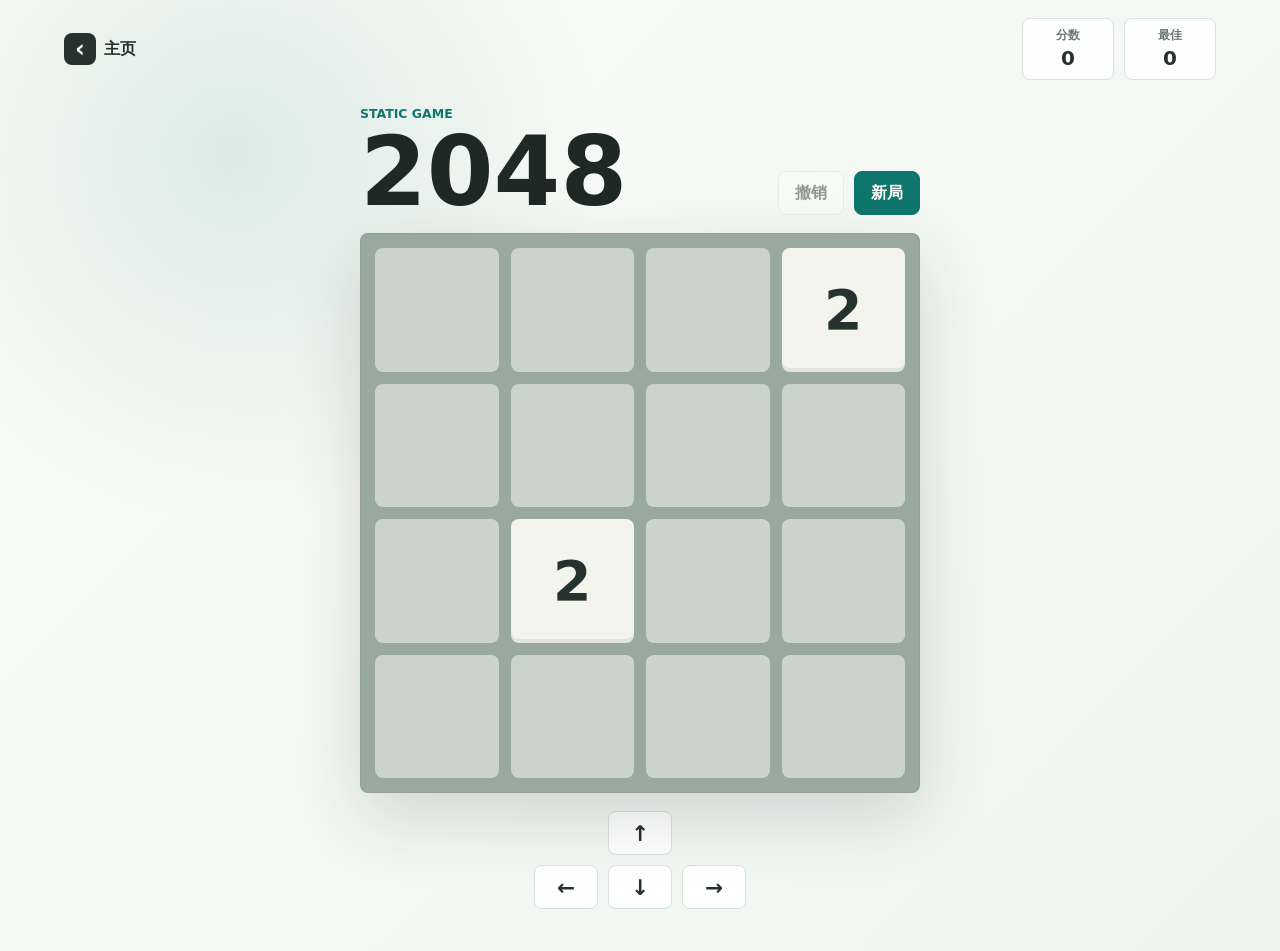
==== apps/2048/index.html @ 44ac6011 "feat: add 2048 game and update homepage as app portal" ====
<!DOCTYPE html>
<html lang="zh-CN">
  <head>
    <meta charset="utf-8" />
    <meta name="viewport" content="width=device-width, initial-scale=1" />
    <meta name="description" content="一个可直接游玩的静态版 2048 游戏。" />
    <title>2048 | Jerry</title>
    <link rel="stylesheet" href="style.css" />
  </head>
  <body>
    <header class="app-header">
      <a class="home-link" href="../../index.html" aria-label="返回主页">
        <span aria-hidden="true">‹</span>
        <span>主页</span>
      </a>
      <div class="score-row" aria-label="游戏分数">
        <div class="score-box">
          <span>分数</span>
          <strong id="score">0</strong>
        </div>
        <div class="score-box">
          <span>最佳</span>
          <strong id="bestScore">0</strong>
        </div>
      </div>
    </header>

    <main class="game-shell">
      <section class="game-panel" aria-label="2048 游戏">
        <div class="game-top">
          <div>
            <p class="eyebrow">Static Game</p>
            <h1>2048</h1>
          </div>
          <div class="action-row">
            <button class="ghost-button" id="undoButton" type="button">撤销</button>
            <button class="solid-button" id="newGameButton" type="button">新局</button>
          </div>
        </div>

        <div class="board-shell">
          <div class="board" id="board" aria-live="polite"></div>
          <div class="game-message" id="gameMessage" hidden>
            <strong id="messageTitle">游戏结束</strong>
            <button class="solid-button" id="messageButton" type="button">
              再来一局
            </button>
          </div>
        </div>

        <div class="direction-pad" aria-label="方向控制">
          <button type="button" data-direction="up" aria-label="向上移动">↑</button>
          <button type="button" data-direction="left" aria-label="向左移动">←</button>
          <button type="button" data-direction="down" aria-label="向下移动">↓</button>
          <button type="button" data-direction="right" aria-label="向右移动">→</button>
        </div>
      </section>
    </main>

    <script src="game.js"></script>
  </body>
</html>
---- apps/2048/style.css ----
:root {
  color-scheme: light;
  --ink: #1e2824;
  --muted: #6b776f;
  --paper: #f8faf5;
  --panel: #ffffff;
  --line: #d9e2db;
  --board: #9aa99f;
  --cell: #d8e1d9;
  --teal: #0f766e;
  --coral: #d85c4a;
  --gold: #c79b36;
  --charcoal: #26322e;
  --shadow: 0 24px 70px rgba(30, 40, 36, 0.16);
  font-family: Inter, ui-sans-serif, system-ui, -apple-system, BlinkMacSystemFont,
    "Segoe UI", sans-serif;
}

* {
  box-sizing: border-box;
}

body {
  min-height: 100svh;
  margin: 0;
  color: var(--ink);
  background:
    radial-gradient(circle at 18% 16%, rgba(15, 118, 110, 0.12), transparent 28%),
    linear-gradient(135deg, #fbfcf8 0%, #eef5f1 100%);
}

button,
a {
  font: inherit;
}

button {
  cursor: pointer;
}

.app-header {
  display: flex;
  align-items: center;
  justify-content: space-between;
  gap: 16px;
  padding: 18px clamp(18px, 5vw, 64px);
}

.home-link {
  display: inline-flex;
  align-items: center;
  gap: 8px;
  min-height: 42px;
  color: var(--charcoal);
  font-weight: 800;
  text-decoration: none;
}

.home-link span:first-child {
  display: grid;
  place-items: center;
  width: 32px;
  height: 32px;
  color: #fff;
  background: var(--charcoal);
  border-radius: 8px;
  font-size: 1.5rem;
  line-height: 1;
}

.score-row {
  display: flex;
  gap: 10px;
}

.score-box {
  min-width: 92px;
  padding: 9px 12px;
  text-align: center;
  background: rgba(255, 255, 255, 0.82);
  border: 1px solid var(--line);
  border-radius: 8px;
}

.score-box span {
  display: block;
  color: var(--muted);
  font-size: 0.74rem;
  font-weight: 800;
}

.score-box strong {
  display: block;
  margin-top: 2px;
  color: var(--charcoal);
  font-size: 1.25rem;
}

.game-shell {
  display: grid;
  place-items: center;
  min-height: calc(100svh - 82px);
  padding: 8px clamp(14px, 4vw, 44px) 42px;
}

.game-panel {
  width: min(100%, 560px);
}

.game-top {
  display: flex;
  align-items: flex-end;
  justify-content: space-between;
  gap: 18px;
  margin-bottom: 18px;
}

.eyebrow {
  margin: 0 0 8px;
  color: var(--teal);
  font-size: 0.78rem;
  font-weight: 850;
  letter-spacing: 0;
  text-transform: uppercase;
}

h1 {
  margin: 0;
  font-size: 6rem;
  line-height: 0.9;
}

.action-row {
  display: flex;
  flex-wrap: wrap;
  justify-content: flex-end;
  gap: 10px;
}

.ghost-button,
.solid-button,
.direction-pad button {
  min-height: 44px;
  border-radius: 8px;
  font-weight: 850;
  transition: transform 150ms ease, background 150ms ease, color 150ms ease;
}

.ghost-button,
.solid-button {
  padding: 0 16px;
  border: 1px solid var(--line);
}

.ghost-button {
  color: var(--charcoal);
  background: rgba(255, 255, 255, 0.82);
}

.solid-button {
  color: #fff;
  background: var(--teal);
  border-color: var(--teal);
}

.ghost-button:hover,
.solid-button:hover,
.direction-pad button:hover {
  transform: translateY(-2px);
}

.board-shell {
  position: relative;
  padding: clamp(10px, 2.6vw, 14px);
  background: var(--board);
  border: 1px solid rgba(38, 50, 46, 0.08);
  border-radius: 8px;
  box-shadow: var(--shadow);
}

.board {
  display: grid;
  grid-template-columns: repeat(4, 1fr);
  gap: clamp(8px, 2.2vw, 12px);
  aspect-ratio: 1;
  touch-action: none;
  user-select: none;
}

.cell,
.tile {
  display: grid;
  place-items: center;
  border-radius: 8px;
  aspect-ratio: 1;
}

.cell {
  background: rgba(216, 225, 217, 0.78);
}

.tile {
  color: var(--charcoal);
  font-size: 3.45rem;
  font-weight: 900;
  line-height: 1;
  box-shadow: inset 0 -4px 0 rgba(30, 40, 36, 0.08);
}

.tile[data-value="2"] {
  background: #f3f5ec;
}

.tile[data-value="4"] {
  background: #e8f1e5;
}

.tile[data-value="8"] {
  color: #fff;
  background: #df8a62;
}

.tile[data-value="16"] {
  color: #fff;
  background: var(--coral);
}

.tile[data-value="32"] {
  color: #fff;
  background: #bd4b55;
}

.tile[data-value="64"] {
  color: #fff;
  background: #9c3f53;
}

.tile[data-value="128"] {
  color: #fff;
  background: var(--gold);
  font-size: 2.85rem;
}

.tile[data-value="256"] {
  color: #fff;
  background: #b48129;
  font-size: 2.85rem;
}

.tile[data-value="512"] {
  color: #fff;
  background: #8a7131;
  font-size: 2.85rem;
}

.tile[data-value="1024"],
.tile[data-value="2048"] {
  color: #fff;
  background: var(--teal);
  font-size: 2.25rem;
}

.tile[data-value="4096"],
.tile[data-value="8192"] {
  color: #fff;
  background: var(--charcoal);
  font-size: 2.25rem;
}

.game-message {
  position: absolute;
  inset: clamp(10px, 2.6vw, 14px);
  display: grid;
  place-items: center;
  align-content: center;
  gap: 18px;
  background: rgba(248, 250, 245, 0.88);
  border-radius: 8px;
  backdrop-filter: blur(6px);
}

.game-message[hidden] {
  display: none;
}

.game-message strong {
  font-size: 3.6rem;
}

button:disabled {
  cursor: not-allowed;
  opacity: 0.48;
  transform: none;
}

.direction-pad {
  display: grid;
  grid-template-columns: repeat(3, 64px);
  justify-content: center;
  gap: 10px;
  margin-top: 18px;
}

.direction-pad button {
  width: 64px;
  padding: 0;
  color: var(--charcoal);
  background: var(--panel);
  border: 1px solid var(--line);
  font-size: 1.35rem;
}

.direction-pad button[data-direction="up"] {
  grid-column: 2;
}

.direction-pad button[data-direction="left"] {
  grid-column: 1;
}

.direction-pad button[data-direction="down"] {
  grid-column: 2;
}

.direction-pad button[data-direction="right"] {
  grid-column: 3;
  grid-row: 2;
}

@media (max-width: 560px) {
  .app-header {
    align-items: stretch;
    flex-direction: column;
    padding-top: 14px;
  }

  .score-row {
    width: 100%;
  }

  .score-box {
    flex: 1;
  }

  .game-shell {
    place-items: start center;
    padding-bottom: 26px;
  }

  .game-top {
    align-items: flex-start;
    flex-direction: column;
  }

  h1 {
    font-size: 4.4rem;
  }

  .tile {
    font-size: 2.35rem;
  }

  .tile[data-value="128"],
  .tile[data-value="256"],
  .tile[data-value="512"] {
    font-size: 2rem;
  }

  .tile[data-value="1024"],
  .tile[data-value="2048"],
  .tile[data-value="4096"],
  .tile[data-value="8192"] {
    font-size: 1.55rem;
  }

  .game-message strong {
    font-size: 2.45rem;
  }

  .action-row {
    width: 100%;
  }

  .ghost-button,
  .solid-button {
    flex: 1;
  }
}
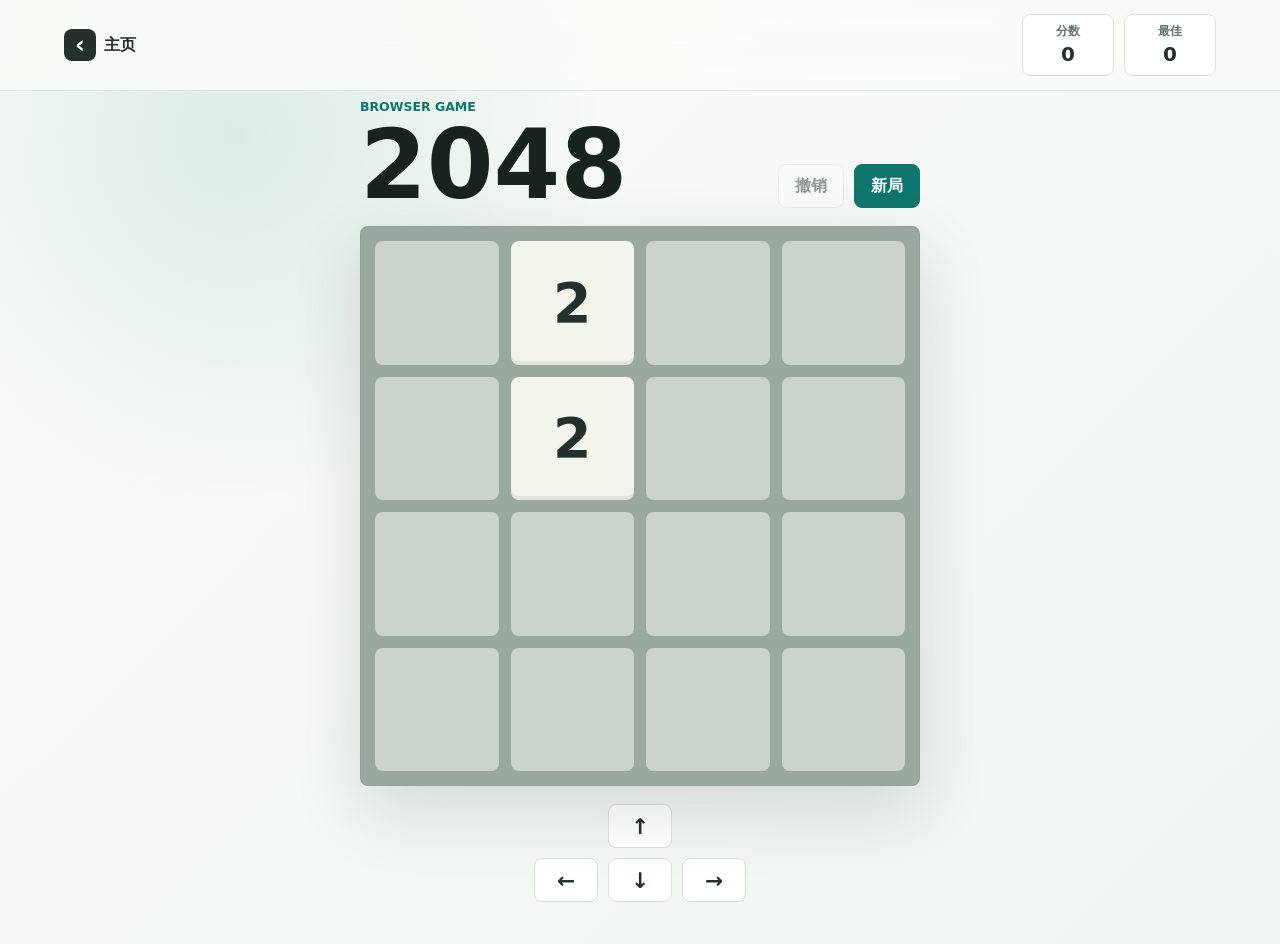
==== commit cb85e2d6: "fix(apps): polish game/secret apps and fix review findings Review of the pending changes found a cri" ====
--- a/apps/2048/index.html
+++ b/apps/2048/index.html
@@ -1,4 +1,4 @@
-<!DOCTYPE html>
+<!doctype html>
 <html lang="zh-CN">
   <head>
     <meta charset="utf-8" />
@@ -13,12 +13,12 @@
         <span aria-hidden="true">‹</span>
         <span>主页</span>
       </a>
-      <div class="score-row" aria-label="游戏分数">
-        <div class="score-box">
+      <div class="status-row" aria-label="游戏分数">
+        <div class="status-box">
           <span>分数</span>
           <strong id="score">0</strong>
         </div>
-        <div class="score-box">
+        <div class="status-box">
           <span>最佳</span>
           <strong id="bestScore">0</strong>
         </div>
@@ -29,18 +29,35 @@
       <section class="game-panel" aria-label="2048 游戏">
         <div class="game-top">
           <div>
-            <p class="eyebrow">Static Game</p>
+            <p class="eyebrow">Browser Game</p>
             <h1>2048</h1>
           </div>
-          <div class="action-row">
-            <button class="ghost-button" id="undoButton" type="button">撤销</button>
-            <button class="solid-button" id="newGameButton" type="button">新局</button>
+          <div class="top-actions">
+            <button class="ghost-button" id="undoButton" type="button">
+              撤销
+            </button>
+            <button class="solid-button" id="newGameButton" type="button">
+              新局
+            </button>
           </div>
         </div>
 
         <div class="board-shell">
-          <div class="board" id="board" aria-live="polite"></div>
-          <div class="game-message" id="gameMessage" hidden>
+          <div
+            class="board"
+            id="board"
+            role="grid"
+            aria-label="2048 棋盘"
+            tabindex="0"
+          ></div>
+          <div
+            class="game-message"
+            id="gameMessage"
+            role="status"
+            aria-live="assertive"
+            aria-atomic="true"
+            hidden
+          >
             <strong id="messageTitle">游戏结束</strong>
             <button class="solid-button" id="messageButton" type="button">
               再来一局
@@ -49,10 +66,18 @@
         </div>
 
         <div class="direction-pad" aria-label="方向控制">
-          <button type="button" data-direction="up" aria-label="向上移动">↑</button>
-          <button type="button" data-direction="left" aria-label="向左移动">←</button>
-          <button type="button" data-direction="down" aria-label="向下移动">↓</button>
-          <button type="button" data-direction="right" aria-label="向右移动">→</button>
+          <button type="button" data-direction="up" aria-label="向上移动">
+            ↑
+          </button>
+          <button type="button" data-direction="left" aria-label="向左移动">
+            ←
+          </button>
+          <button type="button" data-direction="down" aria-label="向下移动">
+            ↓
+          </button>
+          <button type="button" data-direction="right" aria-label="向右移动">
+            →
+          </button>
         </div>
       </section>
     </main>
--- a/apps/2048/style.css
+++ b/apps/2048/style.css
@@ -1,18 +1,24 @@
 :root {
   color-scheme: light;
-  --ink: #1e2824;
-  --muted: #6b776f;
-  --paper: #f8faf5;
+  --ink: #18221f;
+  --muted: #60706b;
+  --paper: #fbfcf8;
+  --wash: #eef5f2;
   --panel: #ffffff;
-  --line: #d9e2db;
+  --panel-glass: rgba(255, 255, 255, 0.84);
+  --line: #d8e0dc;
+  --teal: #0f766e;
+  --coral: #b7463b;
+  --gold: #c39b37;
+  --charcoal: #24302d;
+  --shadow: 0 24px 70px rgba(24, 34, 31, 0.14);
+  --header-height: 72px;
+  --content-max: 1200px;
+  --page-x: clamp(18px, 5vw, 72px);
   --board: #9aa99f;
   --cell: #d8e1d9;
-  --teal: #0f766e;
-  --coral: #d85c4a;
-  --gold: #c79b36;
-  --charcoal: #26322e;
-  --shadow: 0 24px 70px rgba(30, 40, 36, 0.16);
-  font-family: Inter, ui-sans-serif, system-ui, -apple-system, BlinkMacSystemFont,
+  font-family:
+    Inter, ui-sans-serif, system-ui, -apple-system, BlinkMacSystemFont,
     "Segoe UI", sans-serif;
 }
 
@@ -25,7 +31,11 @@
   margin: 0;
   color: var(--ink);
   background:
-    radial-gradient(circle at 18% 16%, rgba(15, 118, 110, 0.12), transparent 28%),
+    radial-gradient(
+      circle at 18% 14%,
+      rgba(15, 118, 110, 0.12),
+      transparent 28%
+    ),
     linear-gradient(135deg, #fbfcf8 0%, #eef5f1 100%);
 }
 
@@ -36,6 +46,13 @@
 
 button {
   cursor: pointer;
+}
+
+button:focus-visible,
+a:focus-visible,
+.board:focus-visible {
+  outline: 3px solid var(--gold);
+  outline-offset: 3px;
 }
 
 .app-header {
@@ -43,7 +60,11 @@
   align-items: center;
   justify-content: space-between;
   gap: 16px;
-  padding: 18px clamp(18px, 5vw, 64px);
+  min-height: var(--header-height);
+  padding: 14px max(var(--page-x), calc((100vw - var(--content-max)) / 2));
+  background: rgba(251, 252, 248, 0.86);
+  border-bottom: 1px solid rgba(216, 224, 220, 0.7);
+  backdrop-filter: blur(18px);
 }
 
 .home-link {
@@ -68,28 +89,28 @@
   line-height: 1;
 }
 
-.score-row {
+.status-row {
   display: flex;
   gap: 10px;
 }
 
-.score-box {
+.status-box {
   min-width: 92px;
   padding: 9px 12px;
   text-align: center;
-  background: rgba(255, 255, 255, 0.82);
+  background: var(--panel-glass);
   border: 1px solid var(--line);
   border-radius: 8px;
 }
 
-.score-box span {
+.status-box span {
   display: block;
   color: var(--muted);
   font-size: 0.74rem;
   font-weight: 800;
 }
 
-.score-box strong {
+.status-box strong {
   display: block;
   margin-top: 2px;
   color: var(--charcoal);
@@ -99,7 +120,7 @@
 .game-shell {
   display: grid;
   place-items: center;
-  min-height: calc(100svh - 82px);
+  min-height: calc(100svh - var(--header-height));
   padding: 8px clamp(14px, 4vw, 44px) 42px;
 }
 
@@ -130,7 +151,7 @@
   line-height: 0.9;
 }
 
-.action-row {
+.top-actions {
   display: flex;
   flex-wrap: wrap;
   justify-content: flex-end;
@@ -142,8 +163,11 @@
 .direction-pad button {
   min-height: 44px;
   border-radius: 8px;
-  font-weight: 850;
-  transition: transform 150ms ease, background 150ms ease, color 150ms ease;
+  font-weight: 800;
+  transition:
+    transform 150ms ease,
+    background 150ms ease,
+    color 150ms ease;
 }
 
 .ghost-button,
@@ -154,7 +178,7 @@
 
 .ghost-button {
   color: var(--charcoal);
-  background: rgba(255, 255, 255, 0.82);
+  background: var(--panel-glass);
 }
 
 .solid-button {
@@ -334,16 +358,17 @@
     padding-top: 14px;
   }
 
-  .score-row {
+  .status-row {
     width: 100%;
   }
 
-  .score-box {
+  .status-box {
     flex: 1;
   }
 
   .game-shell {
     place-items: start center;
+    min-height: auto;
     padding-bottom: 26px;
   }
 
@@ -377,7 +402,7 @@
     font-size: 2.45rem;
   }
 
-  .action-row {
+  .top-actions {
     width: 100%;
   }
 
@@ -386,3 +411,17 @@
     flex: 1;
   }
 }
+
+@media (prefers-reduced-motion: reduce) {
+  .ghost-button,
+  .solid-button,
+  .direction-pad button {
+    transition: none;
+  }
+
+  .ghost-button:hover,
+  .solid-button:hover,
+  .direction-pad button:hover {
+    transform: none;
+  }
+}
